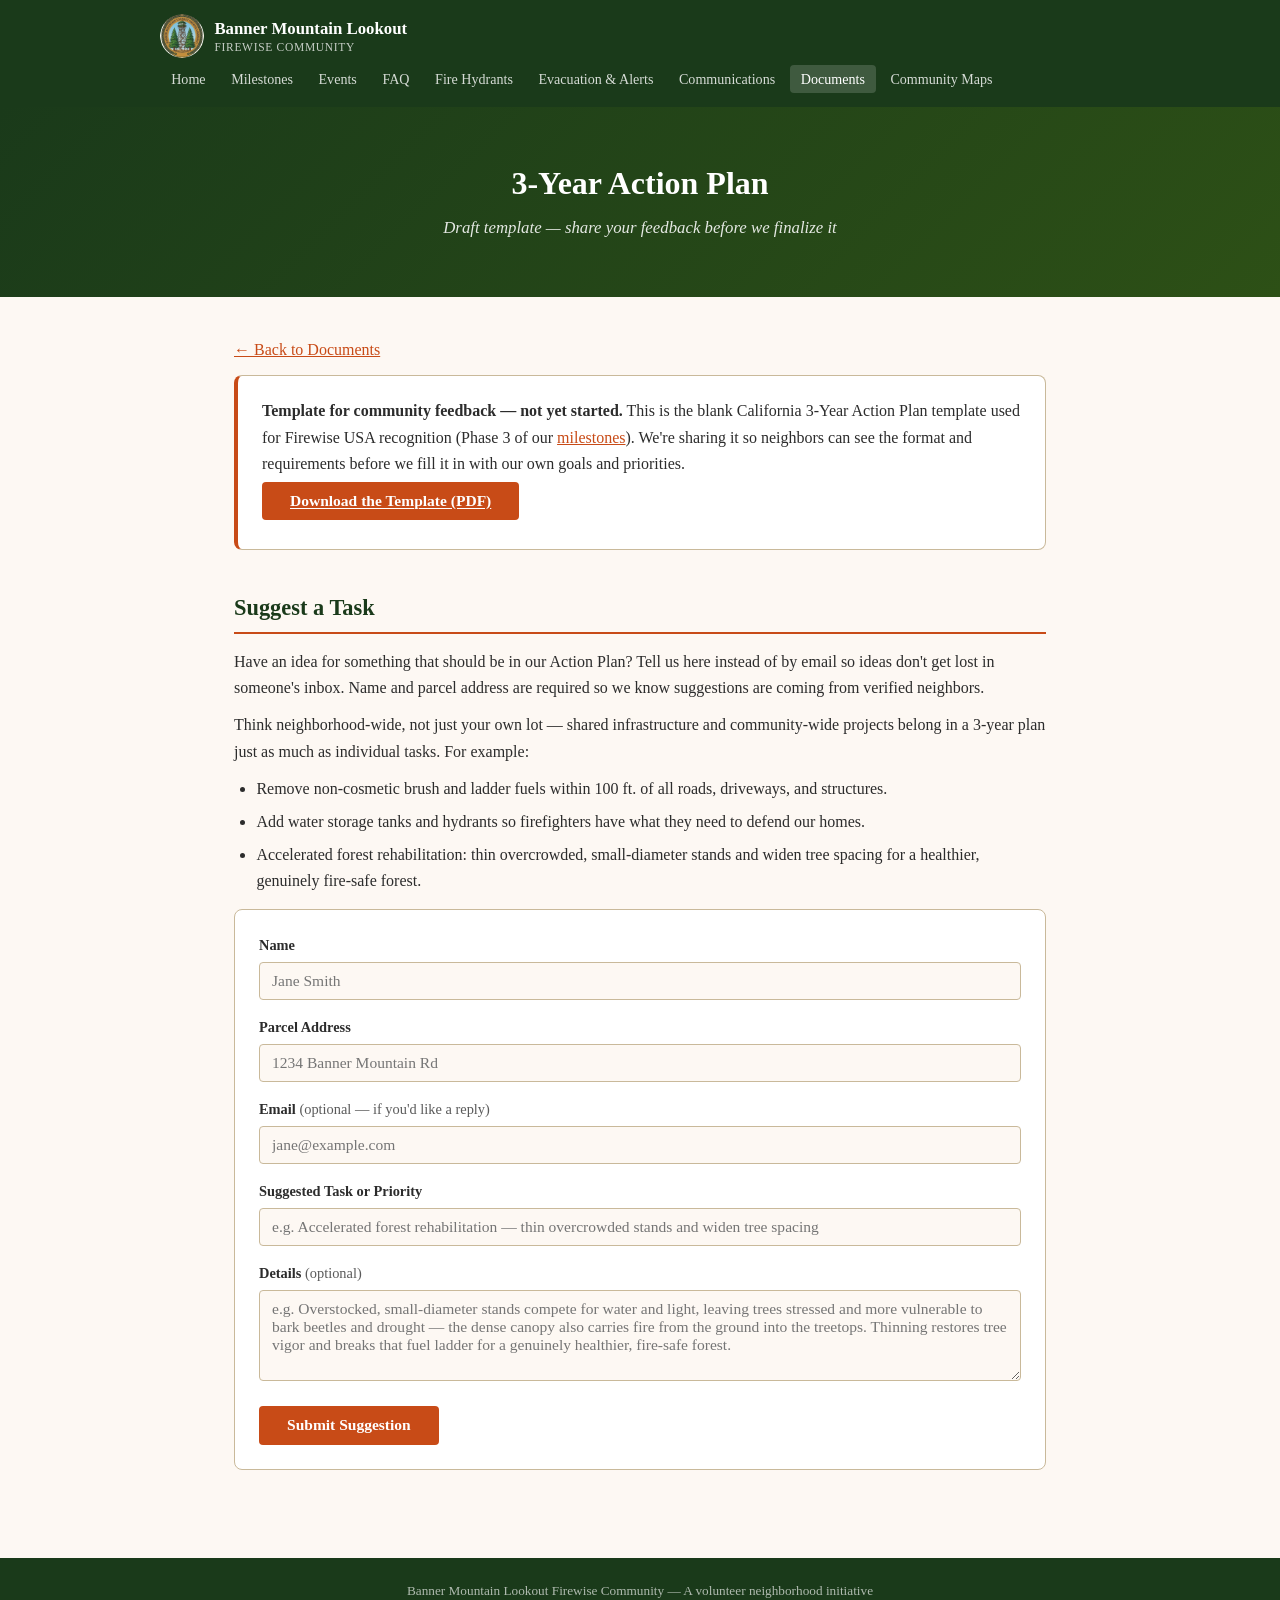
==== action-plan.html @ 731f28a3 "Add Community Documents section, task suggestions, hours/expense logging - New Documents hub page li" ====
<!DOCTYPE html>
<html lang="en">
<head>
  <meta charset="UTF-8">
  <meta name="viewport" content="width=device-width, initial-scale=1.0">
  <title>3-Year Action Plan — Banner Mountain Lookout Firewise Community</title>
  <link rel="stylesheet" href="style.css">
</head>
<body>

<header>
  <nav>
    <a class="site-title" href="index.html">
      <img src="images/logo_header.png" alt="Banner Mountain Lookout Firewise Community seal" class="site-logo">
      <span class="site-title-text">Banner Mountain Lookout
        <span>Firewise Community</span>
      </span>
    </a>
    <ul>
      <li><a href="index.html">Home</a></li>
      <li><a href="milestones.html">Milestones</a></li>
      <li><a href="events.html">Events</a></li>
      <li><a href="faq.html">FAQ</a></li>
      <li><a href="hydrant.html">Fire Hydrants</a></li>
      <li><a href="evacuation.html">Evacuation &amp; Alerts</a></li>
      <li><a href="communications.html">Communications</a></li>
      <li><a href="documents.html" class="active">Documents</a></li>
      <li><a href="zones.html">Community Maps</a></li>
    </ul>
  </nav>
</header>

<div class="hero">
  <h1>3-Year Action Plan</h1>
  <p class="tagline">Draft template &mdash; share your feedback before we finalize it</p>
</div>

<main>

  <section>
    <p><a href="documents.html">&larr; Back to Documents</a></p>

    <div class="card alert">
      <p><strong>Template for community feedback &mdash; not yet started.</strong> This is the blank California 3-Year Action Plan template used for Firewise USA recognition (Phase 3 of our <a href="milestones.html">milestones</a>). We're sharing it so neighbors can see the format and requirements before we fill it in with our own goals and priorities.</p>
      <p><a href="docs/California-3-Year-Action-Plan.pdf" class="btn" target="_blank" rel="noopener">Download the Template (PDF)</a></p>
    </div>
  </section>

  <section>
    <h2>Suggest a Task</h2>
    <p>Have an idea for something that should be in our Action Plan? Tell us here instead of by email so ideas don't get lost in someone's inbox. Name and parcel address are required so we know suggestions are coming from verified neighbors.</p>
    <p>Think neighborhood-wide, not just your own lot &mdash; shared infrastructure and community-wide projects belong in a 3-year plan just as much as individual tasks. For example:</p>
    <ul class="content-list">
      <li>Remove non-cosmetic brush and ladder fuels within 100 ft. of all roads, driveways, and structures.</li>
      <li>Add water storage tanks and hydrants so firefighters have what they need to defend our homes.</li>
      <li>Accelerated forest rehabilitation: thin overcrowded, small-diameter stands and widen tree spacing for a healthier, genuinely fire-safe forest.</li>
    </ul>

    <form action="https://formspree.io/f/xzezeglp" method="POST" class="contact-form">
      <input type="hidden" name="_subject" value="Action Plan Suggestion &mdash; bmlfirewise.org">
      <div class="form-group">
        <label for="ap-name">Name</label>
        <input type="text" id="ap-name" name="name" required placeholder="Jane Smith">
      </div>
      <div class="form-group">
        <label for="ap-address">Parcel Address</label>
        <input type="text" id="ap-address" name="parcel_address" required placeholder="1234 Banner Mountain Rd">
      </div>
      <div class="form-group">
        <label for="ap-email">Email <span class="label-optional">(optional &mdash; if you'd like a reply)</span></label>
        <input type="email" id="ap-email" name="email" placeholder="jane@example.com">
      </div>
      <div class="form-group">
        <label for="ap-task">Suggested Task or Priority</label>
        <input type="text" id="ap-task" name="suggested_task" required placeholder="e.g. Accelerated forest rehabilitation &mdash; thin overcrowded stands and widen tree spacing">
      </div>
      <div class="form-group">
        <label for="ap-details">Details <span class="label-optional">(optional)</span></label>
        <textarea id="ap-details" name="details" rows="4" placeholder="e.g. Overstocked, small-diameter stands compete for water and light, leaving trees stressed and more vulnerable to bark beetles and drought — the dense canopy also carries fire from the ground into the treetops. Thinning restores tree vigor and breaks that fuel ladder for a genuinely healthier, fire-safe forest."></textarea>
      </div>
      <button type="submit" class="btn">Submit Suggestion</button>
    </form>
  </section>

</main>

<footer>
  <p>Banner Mountain Lookout Firewise Community &mdash; A volunteer neighborhood initiative</p>
</footer>

<script data-goatcounter="https://bmlfwc.goatcounter.com/count" async src="//gc.zgo.at/count.js"></script>

</body>
</html>
---- style.css ----
:root {
  --green:        #1A3A1A;
  --green-mid:    #2D5016;
  --orange:       #C84B17;
  --orange-light: #E0621A;
  --cream:        #FDF8F3;
  --tan:          #F2E8D8;
  --border:       #C9B99A;
  --text:         #2C2C2C;
  --text-muted:   #5A5A5A;
}

* {
  box-sizing: border-box;
  margin: 0;
  padding: 0;
}

body {
  font-family: -apple-system, BlinkMacSystemFont, 'Segoe UI', Roboto, Georgia, serif;
  background: var(--cream);
  color: var(--text);
  line-height: 1.65;
}

/* ── NAV ── */
header {
  background: var(--green);
  padding: 0 1.5rem;
}

nav {
  display: flex;
  align-items: center;
  justify-content: space-between;
  flex-wrap: wrap;
  gap: 0.5rem;
  max-width: 960px;
  margin: 0 auto;
  padding: 0.9rem 0;
}

.site-title {
  display: flex;
  align-items: center;
  gap: 0.65rem;
  color: #fff;
  text-decoration: none;
  font-size: 1.05rem;
  font-weight: 700;
  line-height: 1.3;
}

.site-logo {
  width: 44px;
  height: 44px;
  border-radius: 50%;
  flex-shrink: 0;
}

.site-title-text span {
  display: block;
  font-size: 0.72rem;
  font-weight: 400;
  opacity: 0.75;
  letter-spacing: 0.06em;
  text-transform: uppercase;
}

nav ul {
  list-style: none;
  display: flex;
  flex-wrap: wrap;
  gap: 0.2rem;
}

nav ul li a {
  color: rgba(255,255,255,0.82);
  text-decoration: none;
  font-size: 0.88rem;
  padding: 0.38rem 0.7rem;
  border-radius: 4px;
  transition: background 0.15s, color 0.15s;
}

nav ul li a:hover,
nav ul li a.active {
  background: rgba(255,255,255,0.16);
  color: #fff;
}

/* ── HERO ── */
.hero {
  background: linear-gradient(135deg, var(--green) 0%, var(--green-mid) 100%);
  color: #fff;
  text-align: center;
  padding: 3.5rem 1.5rem;
}

.hero h1 {
  font-size: 2rem;
  margin-bottom: 0.65rem;
  line-height: 1.25;
}

.hero .tagline {
  font-size: 1.05rem;
  opacity: 0.88;
  max-width: 580px;
  margin: 0 auto;
  font-style: italic;
}

/* ── MAIN ── */
main {
  max-width: 860px;
  margin: 0 auto;
  padding: 2.5rem 1.5rem 3rem;
}

section {
  margin-bottom: 2.5rem;
}

h2 {
  color: var(--green);
  font-size: 1.4rem;
  margin-bottom: 0.9rem;
  padding-bottom: 0.35rem;
  border-bottom: 2px solid var(--orange);
}

h3 {
  color: var(--green-mid);
  font-size: 1.05rem;
  margin: 1.1rem 0 0.4rem;
}

p {
  margin-bottom: 0.7rem;
}

a {
  color: var(--orange);
}

a:hover {
  color: var(--orange-light);
}

/* ── CONTENT LISTS ── */
.content-list {
  margin: 0.5rem 0 0.9rem 1.4rem;
}

.content-list li {
  margin-bottom: 0.4rem;
}

/* ── CARDS ── */
.card {
  background: #fff;
  border: 1px solid var(--border);
  border-radius: 8px;
  padding: 1.4rem 1.5rem;
  margin-bottom: 1.1rem;
}

.card.alert {
  border-left: 4px solid var(--orange);
}

/* ── MAP BLOCK ── */
.map-block {
  background: var(--tan);
  border: 1px solid var(--border);
  border-radius: 8px;
  padding: 1.5rem;
  text-align: center;
}

.map-block iframe {
  display: block;
  border-radius: 4px;
  margin-bottom: 0.75rem;
  background: #2a2a2a;
}

.map-block img {
  max-width: 100%;
  border-radius: 4px;
  margin-bottom: 0.75rem;
  display: block;
  margin-left: auto;
  margin-right: auto;
}

.map-placeholder {
  background: #e6ddd2;
  border: 2px dashed var(--border);
  border-radius: 4px;
  padding: 3rem 2rem;
  color: var(--text-muted);
  font-style: italic;
  margin-bottom: 0.75rem;
}

.map-caption {
  font-size: 0.9rem;
  color: var(--text-muted);
  font-style: italic;
  margin-top: 0.5rem;
  margin-bottom: 0;
}

/* ── RISK KPI ROW ── */
.risk-kicker {
  text-align: center;
  font-size: 0.78rem;
  font-weight: 700;
  letter-spacing: 0.06em;
  text-transform: uppercase;
  color: var(--text-muted);
  margin-bottom: 0.9rem;
}

.risk-kpi-row {
  display: grid;
  grid-template-columns: repeat(3, 1fr);
  gap: 1rem;
  margin-bottom: 0.75rem;
}

.risk-tile {
  background: #fff;
  border: 1px solid var(--border);
  border-radius: 8px;
  padding: 1.1rem 0.9rem;
  text-align: center;
}

.risk-tile-value {
  font-size: 1.65rem;
  font-weight: 800;
  color: var(--text);
  line-height: 1.1;
  margin-bottom: 0.55rem;
}

.risk-tile-value sup {
  font-size: 0.55em;
  font-weight: 700;
  position: relative;
  top: -0.6em;
}

.risk-tile-unit {
  font-size: 0.85rem;
  font-weight: 600;
  color: var(--text-muted);
  margin-left: 0.2rem;
}

.risk-tile-meter {
  height: 8px;
  border-radius: 4px;
  background: rgba(200, 75, 23, 0.15);
  overflow: hidden;
  margin-bottom: 0.7rem;
}

.risk-tile-meter-fill {
  height: 100%;
  border-radius: 4px;
  background: var(--orange);
}

.risk-status-pill {
  display: inline-flex;
  align-items: center;
  gap: 0.3rem;
  background: var(--orange);
  color: #fff;
  font-size: 0.78rem;
  font-weight: 700;
  letter-spacing: 0.03em;
  text-transform: uppercase;
  padding: 0.32rem 0.75rem;
  border-radius: 999px;
  margin-bottom: 0.7rem;
}

.risk-tile-label {
  font-size: 0.85rem;
  font-weight: 600;
  color: var(--text);
  margin-bottom: 0.15rem;
}

.risk-tile-sublabel {
  font-size: 0.7rem;
  color: var(--text-muted);
}

.risk-methodology {
  max-width: 380px;
  margin: 0 auto;
  font-size: 0.85rem;
  color: var(--text-muted);
}

.risk-methodology summary {
  cursor: pointer;
  font-weight: 600;
  color: var(--green-mid);
  padding: 0.4rem 0;
}

.risk-methodology p {
  margin-top: 0.5rem;
  margin-bottom: 0.6rem;
}

.risk-methodology p:last-child {
  margin-bottom: 0;
}

/* ── CAMERAS ── */
.camera-grid {
  display: grid;
  grid-template-columns: 1fr 1fr;
  gap: 1rem;
  margin-bottom: 0.75rem;
}

.camera-card {
  background: var(--tan);
  border: 1px solid var(--border);
  border-radius: 8px;
  padding: 0.75rem;
  text-align: center;
}

.camera-card img {
  width: 100%;
  display: block;
  border-radius: 4px;
  background: #2a2a2a;
}

.camera-card .map-caption {
  margin-top: 0.6rem;
}

/* ── CONTACT FORM ── */
.contact-form {
  background: #fff;
  border: 1px solid var(--border);
  border-radius: 8px;
  padding: 1.5rem;
}

.form-group {
  margin-bottom: 1rem;
}

.form-group label {
  display: block;
  font-weight: 600;
  margin-bottom: 0.28rem;
  font-size: 0.9rem;
}

.label-optional {
  font-weight: 400;
  color: var(--text-muted);
}

.form-group input,
.form-group textarea,
.form-group select {
  width: 100%;
  padding: 0.55rem 0.75rem;
  border: 1px solid var(--border);
  border-radius: 4px;
  font-size: 0.97rem;
  font-family: inherit;
  background: var(--cream);
  transition: border-color 0.15s;
}

.form-group textarea {
  resize: vertical;
  min-height: 4.5rem;
}

.form-group input:focus,
.form-group textarea:focus,
.form-group select:focus {
  outline: none;
  border-color: var(--orange);
  box-shadow: 0 0 0 2px rgba(200,75,23,0.15);
}

.form-privacy-note {
  font-size: 0.82rem;
  color: var(--text-muted);
  margin-top: 0.4rem;
  line-height: 1.4;
}

.btn {
  background: var(--orange);
  color: #fff;
  border: none;
  padding: 0.65rem 1.75rem;
  border-radius: 4px;
  font-size: 0.97rem;
  font-weight: 600;
  cursor: pointer;
  font-family: inherit;
  transition: background 0.15s;
}

.btn:hover {
  background: var(--orange-light);
}

/* ── MILESTONES ── */
.phase {
  background: #fff;
  border: 1px solid var(--border);
  border-radius: 8px;
  padding: 1.2rem 1.5rem 1rem;
  margin-bottom: 1.1rem;
}

.phase h3 {
  margin-top: 0;
  color: var(--green);
  font-size: 1.05rem;
  padding-bottom: 0.4rem;
  border-bottom: 1px solid var(--tan);
  margin-bottom: 0.25rem;
}

.milestone-list {
  list-style: none;
  margin-top: 0.25rem;
}

.milestone-list li {
  display: flex;
  align-items: flex-start;
  gap: 0.7rem;
  padding: 0.55rem 0;
  border-bottom: 1px solid var(--tan);
  font-size: 0.94rem;
  line-height: 1.5;
}

.milestone-list li:last-child {
  border-bottom: none;
  padding-bottom: 0;
}

.milestone-list input[type="checkbox"] {
  margin-top: 3px;
  width: 17px;
  height: 17px;
  flex-shrink: 0;
  accent-color: var(--orange);
  cursor: default;
}

/* ── EVENTS ── */
.event-card {
  display: flex;
  align-items: flex-start;
  gap: 1.25rem;
  background: #fff;
  border: 1px solid var(--border);
  border-radius: 8px;
  padding: 1.4rem 1.5rem;
  margin-bottom: 1.1rem;
}

.event-date {
  flex-shrink: 0;
  width: 68px;
  text-align: center;
  background: var(--green);
  color: #fff;
  border-radius: 8px;
  padding: 0.6rem 0.4rem;
}

.event-date .month {
  display: block;
  font-size: 0.75rem;
  font-weight: 600;
  letter-spacing: 0.06em;
  text-transform: uppercase;
  opacity: 0.85;
}

.event-date .day {
  display: block;
  font-size: 1.6rem;
  font-weight: 700;
  line-height: 1.2;
}

.event-details h3 {
  margin: 0 0 0.35rem;
  color: var(--green);
  font-size: 1.1rem;
}

.event-meta {
  font-size: 0.88rem;
  color: var(--text-muted);
  margin-bottom: 0.5rem;
}

.event-card.past {
  opacity: 0.6;
}

.event-card.past h3 {
  text-decoration: line-through;
}

/* ── FAQ ── */
.faq-item {
  background: #fff;
  border: 1px solid var(--border);
  border-radius: 8px;
  padding: 1.2rem 1.5rem;
  margin-bottom: 1rem;
}

.faq-item h3 {
  margin-top: 0;
  color: var(--green);
  font-size: 1.05rem;
  margin-bottom: 0.5rem;
}

.faq-answer ul {
  margin: 0.5rem 0 0.4rem 1.4rem;
}

.faq-answer ul li {
  margin-bottom: 0.35rem;
  font-size: 0.95rem;
}

/* ── RADIO CHANNEL TABLE ── */
.radio-table-wrap {
  overflow-x: auto;
  border: 1px solid var(--border);
  border-radius: 8px;
  background: #fff;
}

.radio-table {
  width: 100%;
  border-collapse: collapse;
  font-size: 0.88rem;
}

.radio-table th,
.radio-table td {
  padding: 0.6rem 0.75rem;
  text-align: left;
  border-bottom: 1px solid var(--tan);
  white-space: nowrap;
}

.radio-table th {
  background: var(--green);
  color: #fff;
  font-weight: 600;
  font-size: 0.78rem;
  text-transform: uppercase;
  letter-spacing: 0.04em;
}

.radio-table tr:last-child td {
  border-bottom: none;
}

.radio-table tr:nth-child(even) td {
  background: var(--cream);
}

/* ── FOOTER ── */
footer {
  background: var(--green);
  color: rgba(255,255,255,0.65);
  text-align: center;
  padding: 1.4rem;
  font-size: 0.83rem;
}

/* ── RESPONSIVE ── */
@media (max-width: 620px) {
  .hero h1     { font-size: 1.5rem; }
  .hero .tagline { font-size: 0.95rem; }
  nav          { flex-direction: column; align-items: flex-start; }
  main         { padding: 1.75rem 1rem 2rem; }
  .camera-grid { grid-template-columns: 1fr; }
  .risk-kpi-row { grid-template-columns: 1fr; }
}
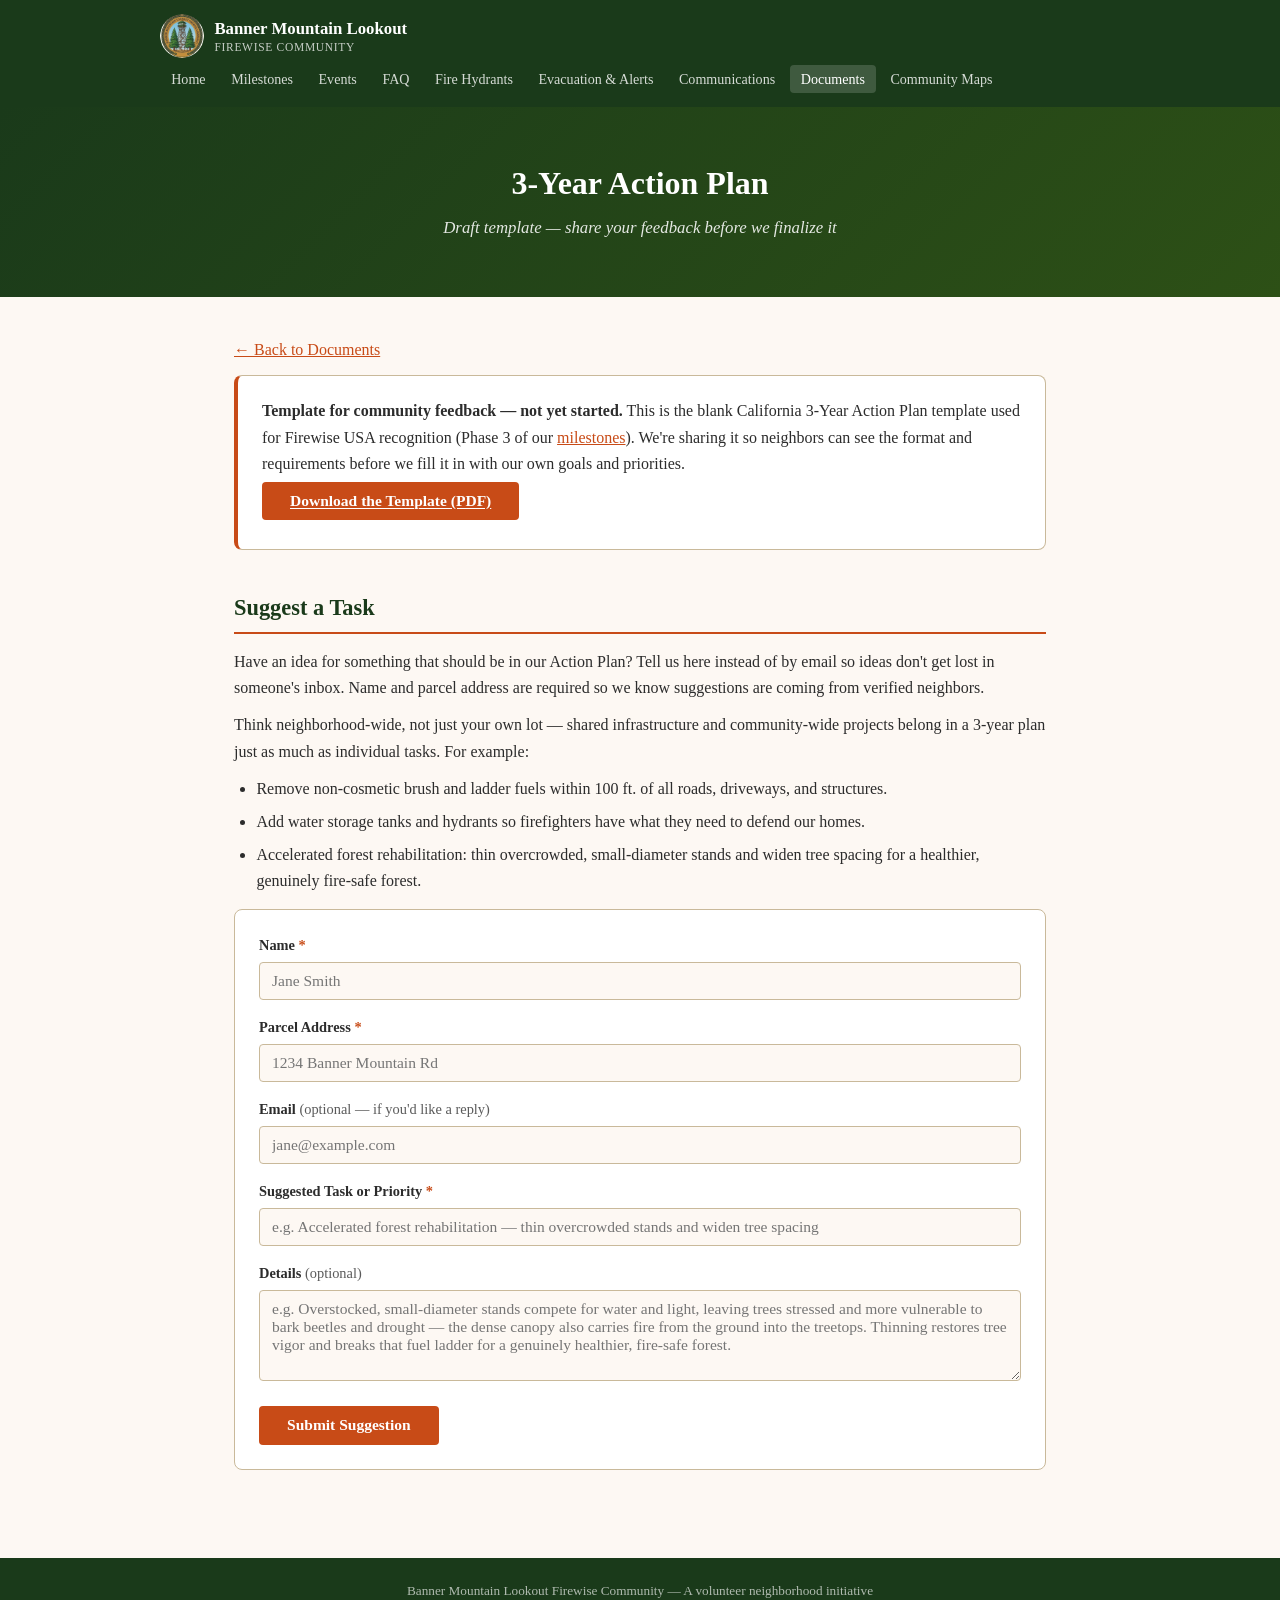
==== commit d4ffd4e9: "Move forms to Google Sheets and add on-page submission feedback - Forms now post to a Google Apps Sc" ====
--- a/action-plan.html
+++ b/action-plan.html
@@ -56,7 +56,9 @@
       <li>Accelerated forest rehabilitation: thin overcrowded, small-diameter stands and widen tree spacing for a healthier, genuinely fire-safe forest.</li>
     </ul>
 
-    <form action="https://formspree.io/f/xzezeglp" method="POST" class="contact-form">
+    <form action="https://script.google.com/macros/s/AKfycbxLNQjFDuCL8kHm2dTYOD6p_DmgOtJzln3GyednuSJNjc2ssNP8LUzfGCtix8VPX6-1/exec" method="POST" data-ajax class="contact-form" data-success="Thanks, {name}! Your suggestion was received and will be considered for our Action Plan.">
+      <input type="hidden" name="_form" value="action_plan">
+      <div class="hp-field" aria-hidden="true"><label>Leave this empty <input type="text" name="_gotcha" tabindex="-1" autocomplete="off"></label></div>
       <input type="hidden" name="_subject" value="Action Plan Suggestion &mdash; bmlfirewise.org">
       <div class="form-group">
         <label for="ap-name">Name</label>
@@ -88,6 +90,7 @@
   <p>Banner Mountain Lookout Firewise Community &mdash; A volunteer neighborhood initiative</p>
 </footer>
 
+<script src="forms.js"></script>
 <script data-goatcounter="https://bmlfwc.goatcounter.com/count" async src="//gc.zgo.at/count.js"></script>
 
 </body>
--- a/style.css
+++ b/style.css
@@ -402,6 +402,66 @@
   box-shadow: 0 0 0 2px rgba(200,75,23,0.15);
 }
 
+/* Required-field marker */
+.form-group:has(:required) > label::after {
+  content: " *";
+  color: var(--orange);
+}
+
+/* Field errors (set by forms.js once a field has been touched) */
+.form-group input.touched:invalid,
+.form-group textarea.touched:invalid,
+.form-group select.touched:invalid {
+  border-color: #B42318;
+  background: #FEF3F2;
+}
+
+.form-group input.touched:invalid:focus,
+.form-group textarea.touched:invalid:focus,
+.form-group select.touched:invalid:focus {
+  box-shadow: 0 0 0 2px rgba(180,35,24,0.18);
+}
+
+.field-error {
+  color: #B42318;
+  font-size: 0.85rem;
+  margin-top: 0.3rem;
+}
+
+.field-error:empty {
+  display: none;
+}
+
+/* Submission status (set by forms.js) */
+.form-status {
+  margin-top: 1rem;
+  padding: 0.75rem 1rem;
+  border-radius: 4px;
+  border-left: 4px solid;
+  font-size: 0.95rem;
+}
+
+.form-status:empty {
+  display: none;
+}
+
+.form-status--success {
+  background: #EEF5E9;
+  border-color: var(--green-mid);
+  color: var(--green);
+}
+
+.form-status--error {
+  background: #FEF3F2;
+  border-color: #B42318;
+  color: #7A271A;
+}
+
+.btn:disabled {
+  opacity: 0.65;
+  cursor: wait;
+}
+
 .form-privacy-note {
   font-size: 0.82rem;
   color: var(--text-muted);
@@ -613,3 +673,12 @@
   .camera-grid { grid-template-columns: 1fr; }
   .risk-kpi-row { grid-template-columns: 1fr; }
 }
+
+/* Spam trap field: hidden from people, filled in by bots */
+.hp-field {
+  position: absolute;
+  left: -9999px;
+  width: 1px;
+  height: 1px;
+  overflow: hidden;
+}
